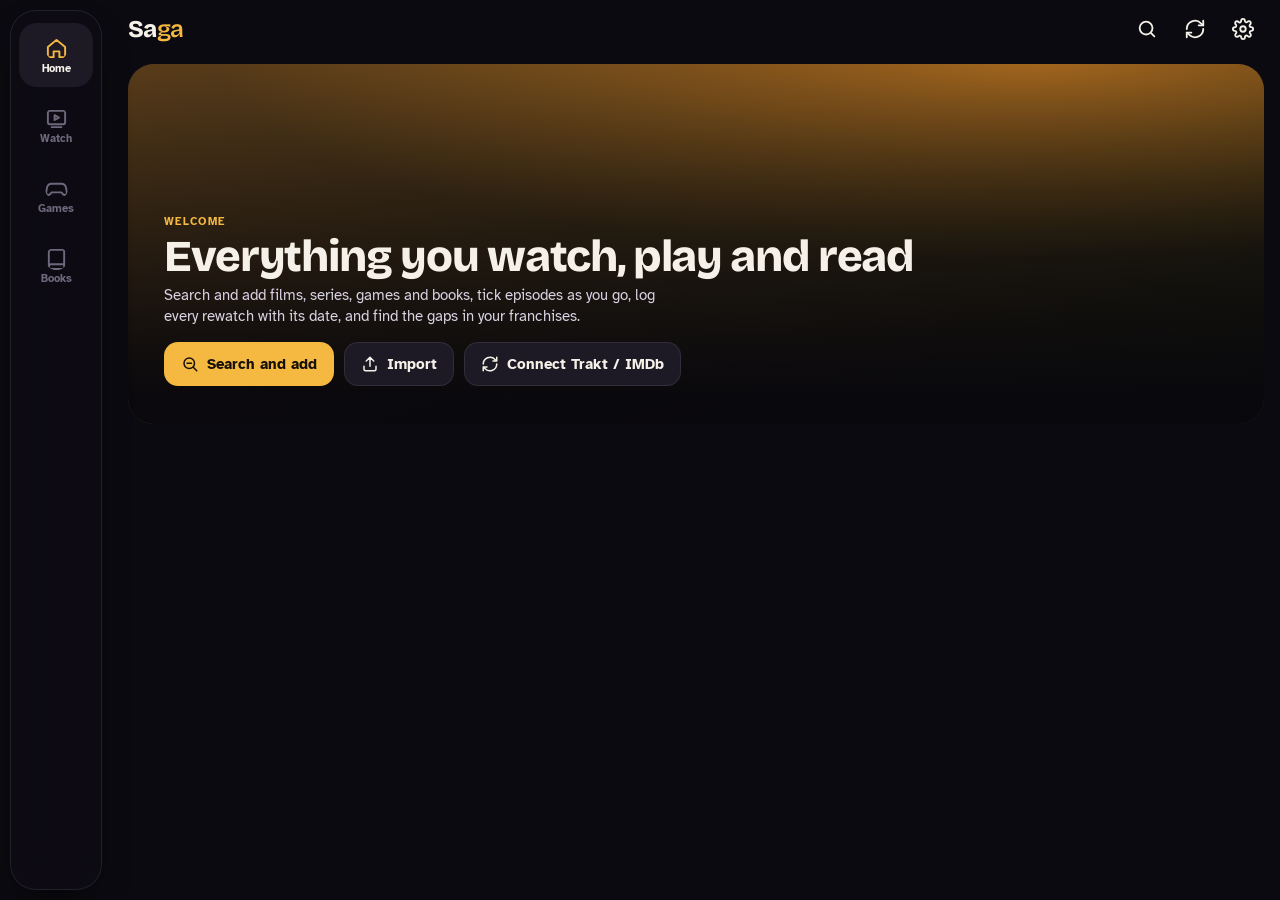
==== web/index.html @ 56c5274f "Saga 0.5.4.4: public source, tests and CI New icon, one-entry sync and canon check, Up next skips un" ====
<!doctype html>
<html lang="en">
<head>
<meta charset="utf-8">
<meta http-equiv="Content-Security-Policy" content="default-src 'self' file:; script-src 'self' file:; style-src 'self' file: 'unsafe-inline'; img-src 'self' file: https: data: blob:; font-src 'self' file: data:; connect-src 'self' https:; media-src 'self' blob: https:; object-src 'none'; base-uri 'none'; form-action 'none'; frame-src 'none'">
<meta name="viewport" content="width=device-width, initial-scale=1, viewport-fit=cover">
<meta name="color-scheme" content="dark">
<meta name="theme-color" content="#0B0A10">
<title>Saga</title>
<script src="boot.js"></script>
<link rel="stylesheet" href="shared/theme.css">
<link rel="stylesheet" href="style.css">
<link rel="stylesheet" href="saga.css">
</head>
<body data-sec="watch">
<header class="topbar">
  <h1 class="screen" id="title"><span class="wordmark">Sa<span>ga</span></span></h1>
  <button class="iconbtn" data-action="search" aria-label="Search everything"><svg viewBox="0 0 24 24" fill="none" stroke="currentColor" stroke-width="2" stroke-linecap="round"><circle cx="11" cy="11" r="7"/><path d="m20 20-3.5-3.5"/></svg></button>
  <button class="iconbtn" id="syncTop" data-action="sync" aria-label="Sync now"><svg viewBox="0 0 24 24" fill="none" stroke="currentColor" stroke-width="2" stroke-linecap="round" stroke-linejoin="round"><path d="M21 12a9 9 0 0 1-15.5 6.2L3 16"/><path d="M3 21v-5h5"/><path d="M3 12a9 9 0 0 1 15.5-6.2L21 8"/><path d="M21 3v5h-5"/></svg></button>
  <button class="iconbtn" data-action="go" data-sec="settings" aria-label="Settings"><svg viewBox="0 0 24 24" fill="none" stroke="currentColor" stroke-width="2" stroke-linecap="round" stroke-linejoin="round"><circle cx="12" cy="12" r="3"/><path d="M19.4 15a1.7 1.7 0 0 0 .3 1.8l.1.1a2 2 0 1 1-2.8 2.8l-.1-.1a1.7 1.7 0 0 0-1.8-.3 1.7 1.7 0 0 0-1 1.5V21a2 2 0 1 1-4 0v-.1a1.7 1.7 0 0 0-1.1-1.5 1.7 1.7 0 0 0-1.8.3l-.1.1a2 2 0 1 1-2.8-2.8l.1-.1a1.7 1.7 0 0 0 .3-1.8 1.7 1.7 0 0 0-1.5-1H3a2 2 0 1 1 0-4h.1a1.7 1.7 0 0 0 1.5-1.1 1.7 1.7 0 0 0-.3-1.8l-.1-.1a2 2 0 1 1 2.8-2.8l.1.1a1.7 1.7 0 0 0 1.8.3H9a1.7 1.7 0 0 0 1-1.5V3a2 2 0 1 1 4 0v.1a1.7 1.7 0 0 0 1 1.5 1.7 1.7 0 0 0 1.8-.3l.1-.1a2 2 0 1 1 2.8 2.8l-.1.1a1.7 1.7 0 0 0-.3 1.8V9a1.7 1.7 0 0 0 1.5 1H21a2 2 0 1 1 0 4h-.1a1.7 1.7 0 0 0-1.5 1z"/></svg></button>
</header>
<div class="jobbar" aria-hidden="true"><i id="jobfill"></i></div>
<main id="view" tabindex="-1"></main>
<nav class="tabs" id="tabs" aria-label="Sections"></nav>
<div class="toast" id="toast" role="status" aria-live="polite"></div>
<div id="overlay"></div>
<script src="shared/shell.js"></script><script src="shared/i18n-it.js"></script><script src="shared/i18n.js"></script>
<script src="core.js"></script><script src="extras.js"></script>
<script src="library.js"></script><script src="imports.js"></script>
<script src="books/core.js"></script><script src="games.js"></script><script src="images.js"></script><script src="dw-data.js"></script>
<script src="kit.js"></script><script src="games-ui.js"></script><script src="books-ui.js"></script><script src="timeline.js"></script>
<script src="preset.js"></script>
<script src="app.js"></script>
</body>
</html>
---- web/shared/theme.css ----
/* Shared look for the three tabs (Canon, Games, Doctor Who): fonts, the app strip and the Gemini copy-and-paste sheet. */
@font-face { font-family: "Bricolage"; font-weight: 600; font-display: swap; src: url(../fonts/bricolage-grotesque-latin-600-normal.woff2) format("woff2"); }
@font-face { font-family: "Bricolage"; font-weight: 800; font-display: swap; src: url(../fonts/bricolage-grotesque-latin-800-normal.woff2) format("woff2"); }
@font-face { font-family: "Atkinson"; font-weight: 400; font-display: swap; src: url(../fonts/atkinson-hyperlegible-latin-400-normal.woff2) format("woff2"); }
@font-face { font-family: "Atkinson"; font-weight: 700; font-display: swap; src: url(../fonts/atkinson-hyperlegible-latin-700-normal.woff2) format("woff2"); }
@font-face { font-family: "Atkinson"; font-weight: 400; font-display: swap; unicode-range: U+0100-024F, U+1E00-1EFF; src: url(../fonts/atkinson-hyperlegible-latin-ext-400-normal.woff2) format("woff2"); }
@font-face { font-family: "Atkinson"; font-weight: 700; font-display: swap; unicode-range: U+0100-024F, U+1E00-1EFF; src: url(../fonts/atkinson-hyperlegible-latin-ext-700-normal.woff2) format("woff2"); }

:root {
  --b-night: #17122A; --b-deep: #120E22; --b-shelf: #221B3B; --b-raised: #2E2650; --b-line: #3A3160;
  --b-ink: #F1ECFF; --b-muted: #A99FCB; --b-faint: #6F6596;
  --b-action: #F5B841; --b-action-ink: #2A1B00; --b-ok: #3FD3C2; --b-danger: #FF7F8E;
  --b-canon: #F5B841; --b-games: #8FA2FF; --b-dw: #3FD3C2; --b-books: #FF9FAA;
  --b-display: "Bricolage", "Roboto", system-ui, sans-serif;
  --b-body: "Atkinson", "Roboto", system-ui, sans-serif;
  --strip-h: 46px;
}

/* ---------- app strip ---------- */
#bswitch {
  position: fixed; top: 0; left: 0; right: 0; height: var(--strip-h); z-index: 30;
  display: flex; justify-content: center; padding: 6px max(8px, env(safe-area-inset-left)) 6px max(8px, env(safe-area-inset-right));
  background: var(--b-deep); border-bottom: 1px solid var(--b-line); box-sizing: border-box;
}
#bswitch .seg { display: flex; gap: 4px; width: 100%; max-width: 560px; background: var(--b-night); border-radius: 12px; padding: 3px; box-sizing: border-box; }
#bswitch a {
  flex: 1; min-width: 0; display: flex; align-items: center; justify-content: center; gap: 7px; border-radius: 9px;
  color: var(--b-muted); text-decoration: none; font: 600 14px/1 var(--b-display); letter-spacing: -0.005em;
  -webkit-tap-highlight-color: transparent; white-space: nowrap; overflow: hidden;
}
#bswitch a svg { width: 16px; height: 16px; flex: none; }
#bswitch a.on { background: var(--b-raised); color: var(--b-ink); box-shadow: 0 1px 0 rgba(255,255,255,.05) inset; }
#bswitch a.on[data-app="canon"] svg { color: var(--b-canon); }
#bswitch a.on[data-app="games"] svg { color: var(--b-games); }
#bswitch a.on[data-app="dw"] svg { color: var(--b-dw); }
#bswitch a.on[data-app="books"] svg { color: var(--b-books); }
#bswitch a .short { display: none; }
@media (max-width: 459px) { #bswitch.many a svg { display: none; } #bswitch.many a { font-size: 13px; } #bswitch.many a[data-app="dw"] .long { display: none; } #bswitch.many a[data-app="dw"] .short { display: inline; } }
#bswitch a:active { opacity: .7; }
@media (max-width: 359px) { #bswitch a svg { display: none; } #bswitch a { font-size: 13px; } }

/* ---------- Gemini copy-and-paste sheet ---------- */
.bai-scrim { position: fixed; inset: 0; z-index: 2147483600; background: rgba(10, 6, 24, .72); display: flex; align-items: flex-end; justify-content: center; }
.bai-sheet {
  width: 100%; max-width: 620px; max-height: calc(100% - var(--strip-h) - 8px); overflow-y: auto; box-sizing: border-box;
  background: var(--b-shelf); color: var(--b-ink); border-radius: 22px 22px 0 0; border: 1px solid var(--b-line); border-bottom: 0;
  padding: 10px 18px calc(18px + env(safe-area-inset-bottom)); font: 400 15px/1.45 var(--b-body);
  animation: bai-up .22s cubic-bezier(.2, .8, .2, 1);
}
@keyframes bai-up { from { transform: translateY(24px); opacity: .4; } }
.bai-sheet *, .bai-sheet *::before { box-sizing: border-box; }
.bai-grab { width: 40px; height: 4px; border-radius: 2px; background: var(--b-line); margin: 0 auto 12px; }
.bai-kicker { display: flex; align-items: center; gap: 6px; font: 700 12px/1 var(--b-body); letter-spacing: .06em; text-transform: uppercase; color: var(--b-action); }
.bai-sheet h2 { font: 600 20px/1.2 var(--b-display); margin: 6px 0 4px; letter-spacing: -0.01em; color: var(--b-ink); }
.bai-note { margin: 0 0 6px; color: var(--b-muted); font-size: 13.5px; }
.bai-note.warn { color: var(--b-action); }
.bai-steps { margin: 10px 0 14px; padding: 0; list-style: none; counter-reset: s; display: grid; gap: 8px; }
.bai-steps li { counter-increment: s; display: flex; gap: 10px; align-items: flex-start; font-size: 14px; color: var(--b-muted); }
.bai-steps li::before { content: counter(s); flex: none; width: 22px; height: 22px; border-radius: 11px; background: var(--b-raised); color: var(--b-ink); font: 700 12px/22px var(--b-body); text-align: center; }
.bai-steps li b { color: var(--b-ink); }
.bai-btn {
  min-height: 46px; padding: 0 16px; border-radius: 12px; border: 1px solid var(--b-line); background: var(--b-night); color: var(--b-ink);
  font: 700 14.5px/1 var(--b-body); display: inline-flex; align-items: center; justify-content: center; gap: 8px; cursor: pointer;
}
.bai-btn.primary { background: var(--b-action); border-color: var(--b-action); color: var(--b-action-ink); }
.bai-btn.quiet { background: transparent; border-color: transparent; color: var(--b-muted); min-height: 38px; padding: 0 10px; font-size: 13.5px; }
.bai-btn:disabled { opacity: .45; }
.bai-btn svg { width: 18px; height: 18px; }
.bai-wide { width: 100%; }
.bai-links { display: flex; flex-wrap: wrap; justify-content: center; gap: 2px; margin: 4px 0 10px; }
.bai-sheet textarea {
  width: 100%; min-height: 120px; border-radius: 12px; border: 1px solid var(--b-line); background: var(--b-night); color: var(--b-ink);
  padding: 10px 12px; font: 400 14px/1.4 var(--b-body); resize: vertical; outline: none;
}
.bai-sheet textarea:focus { border-color: var(--b-action); }
.bai-sheet textarea.bai-prompt { min-height: 140px; font: 400 12px/1.4 ui-monospace, monospace; color: var(--b-muted); margin-bottom: 10px; }
.bai-label { display: flex; align-items: center; justify-content: space-between; gap: 8px; font-size: 13px; color: var(--b-muted); margin: 4px 2px 6px; }
.bai-err { min-height: 0; color: var(--b-danger); font-size: 13.5px; margin: 8px 2px 0; }
.bai-ok { color: var(--b-ok); }
.bai-actions { display: grid; grid-template-columns: 1fr 2fr; gap: 8px; margin-top: 12px; }
.bai-meta { margin-top: 10px; text-align: center; font-size: 12px; color: var(--b-faint); }
.bai-list { display: grid; gap: 6px; margin: 10px 0; }
.bai-item { display: flex; gap: 10px; align-items: flex-start; padding: 10px 12px; border-radius: 12px; background: var(--b-night); cursor: pointer; }
.bai-item input { appearance: none; flex: none; width: 22px; height: 22px; border-radius: 7px; border: 2px solid var(--b-line); margin: 1px 0 0; display: grid; place-items: center; }
.bai-item input:checked { background: var(--b-action); border-color: var(--b-action); }
.bai-item input:checked::after { content: ""; width: 10px; height: 6px; border: solid var(--b-action-ink); border-width: 0 0 2.5px 2.5px; transform: translateY(-1px) rotate(-45deg); }
.bai-item .t { flex: 1; min-width: 0; }
.bai-item b { display: block; font-weight: 700; overflow-wrap: anywhere; }
.bai-item small { display: block; color: var(--b-muted); font-size: 12.5px; margin-top: 2px; }
.bai-tag { display: inline-block; font: 700 10.5px/1 var(--b-body); text-transform: uppercase; letter-spacing: .05em; padding: 3px 6px; border-radius: 5px; background: var(--b-raised); color: var(--b-muted); margin-right: 6px; }
.bai-tag.bad { color: var(--b-danger); } .bai-tag.ok { color: var(--b-ok); } .bai-tag.new { color: var(--b-action); }
@media (min-width: 700px) {
  .bai-scrim { align-items: center; padding: 24px; }
  .bai-sheet { border-radius: 22px; border-bottom: 1px solid var(--b-line); max-height: calc(100% - 48px); }
}
@media (prefers-reduced-motion: reduce) { .bai-sheet { animation: none; } }

/* search button at the end of the strip */
#bswitch { gap: 6px; }
#bswitch .seg { flex: 1; min-width: 0; }
#bsearch { flex: none; width: 34px; height: 34px; border: 0; border-radius: 10px; background: var(--b-night); color: var(--b-muted); display: grid; place-items: center; padding: 0; cursor: pointer; }
#bsearch svg { width: 17px; height: 17px; }
#bsearch:active { background: var(--b-raised); color: var(--b-ink); }
#bswitch a[hidden] { display: none; }
#bswitch.solo .seg { visibility: hidden; }
/* features switched off in Settings */
.nofeat-gemini [data-dwx], .nofeat-gemini .dwx, .nofeat-gemini .gcx-ai { display: none !important; }
.nofeat-subs .tag.sub, .nofeat-subs .gcx-subsec { display: none !important; }
.nofeat-gemini [data-v="vAi"], .nofeat-gemini #ePrice, .nofeat-gemini #eVerify, .nofeat-gemini #cfAi, .nofeat-gemini .gem-only { display: none !important; }
[hidden] { display: none !important; }
---- web/style.css ----
@font-face { font-family: "Bricolage"; font-weight: 600; font-display: swap; src: url(fonts/bricolage-grotesque-latin-600-normal.woff2) format("woff2"); }
@font-face { font-family: "Bricolage"; font-weight: 800; font-display: swap; src: url(fonts/bricolage-grotesque-latin-800-normal.woff2) format("woff2"); }
@font-face { font-family: "Atkinson"; font-weight: 400; font-display: swap; src: url(fonts/atkinson-hyperlegible-latin-400-normal.woff2) format("woff2"); }
@font-face { font-family: "Atkinson"; font-weight: 700; font-display: swap; src: url(fonts/atkinson-hyperlegible-latin-700-normal.woff2) format("woff2"); }
@font-face { font-family: "Atkinson"; font-weight: 400; font-display: swap; unicode-range: U+0100-024F, U+1E00-1EFF; src: url(fonts/atkinson-hyperlegible-latin-ext-400-normal.woff2) format("woff2"); }
@font-face { font-family: "Atkinson"; font-weight: 700; font-display: swap; unicode-range: U+0100-024F, U+1E00-1EFF; src: url(fonts/atkinson-hyperlegible-latin-ext-700-normal.woff2) format("woff2"); }

:root {
  --night: #17122A;
  --shelf: #221B3B;
  --raised: #2E2650;
  --line: #3A3160;
  --ink: #F1ECFF;
  --muted: #A99FCB;
  --faint: #6F6596;
  --movie: #F5B841;
  --series: #3FD3C2;
  --special: #FF7F8E;
  --game: #8FA2FF;
  --episode: #8E86AE;
  --action: #F5B841;
  --action-ink: #2A1B00;
  --danger: #FF7F8E;
  --ok: #3FD3C2;
  --display: "Bricolage", "Roboto", system-ui, sans-serif;
  --body: "Atkinson", "Roboto", system-ui, sans-serif;
  --gutter: 18px;
  --nav-h: 64px;
  --bar-h: 56px;
}

* { box-sizing: border-box; -webkit-tap-highlight-color: transparent; }
html, body { margin: 0; height: 100%; background: var(--night); color: var(--ink); font: 400 15px/1.45 var(--body); }
body { overscroll-behavior: none; }
button, input, select, textarea { font: inherit; color: inherit; }
a { color: var(--action); }

/* ---------- chrome ---------- */
.topbar {
  position: fixed; inset: 0 0 auto 0; height: var(--bar-h); z-index: 20;
  display: flex; align-items: center; gap: 12px; padding: 0 8px 0 var(--gutter);
  background: var(--night); border-bottom: 1px solid var(--line);
}
.wordmark { font: 800 21px/1 var(--display); letter-spacing: -0.02em; flex: 1; }
.wordmark span { color: var(--muted); font-weight: 600; }
.iconbtn {
  width: 44px; height: 44px; border-radius: 22px; border: 0; background: transparent;
  display: grid; place-items: center; color: var(--ink); cursor: pointer;
}
.iconbtn:active { background: var(--shelf); }
.iconbtn svg { width: 22px; height: 22px; }
.spin svg { animation: spin 1s linear infinite; }
@keyframes spin { to { transform: rotate(360deg); } }

.jobbar { position: fixed; top: var(--bar-h); left: 0; right: 0; height: 3px; z-index: 21; background: transparent; }
.jobbar i { display: block; height: 100%; width: 0; background: var(--action); transition: width .25s; }

main { padding: calc(var(--bar-h) + 6px) 0 calc(var(--nav-h) + 24px); max-width: 640px; margin: 0 auto; }

nav.tabs {
  position: fixed; inset: auto 0 0 0; height: var(--nav-h); z-index: 20;
  display: grid; grid-template-columns: repeat(5, 1fr);
  background: var(--shelf); border-top: 1px solid var(--line);
}
nav.tabs button {
  border: 0; background: transparent; color: var(--muted); display: flex; flex-direction: column;
  align-items: center; justify-content: center; gap: 2px; font-size: 12px; cursor: pointer;
}
nav.tabs button svg { width: 24px; height: 24px; padding: 2px 14px; box-sizing: content-box; border-radius: 14px; }
nav.tabs button[aria-current="page"] { color: var(--ink); }
nav.tabs button[aria-current="page"] svg { background: var(--raised); color: var(--action); }

/* ---------- type & sections ---------- */
section { padding: 18px var(--gutter) 20px; border-bottom: 1px solid var(--line); }
section:last-child { border-bottom: 0; }
h2 { font: 600 19px/1.2 var(--display); margin: 0 0 12px; letter-spacing: -0.01em; }
h3 { font: 600 16px/1.25 var(--display); margin: 0; }
.muted { color: var(--muted); }
.small { font-size: 13px; }
.row { display: flex; align-items: center; gap: 10px; }
.row.wrap { flex-wrap: wrap; }
.grow { flex: 1; min-width: 0; }
.ellipsis { overflow: hidden; text-overflow: ellipsis; white-space: nowrap; }
.stack > * + * { margin-top: 10px; }

/* ---------- buttons & inputs ---------- */
.btn {
  border: 1px solid var(--line); background: var(--shelf); border-radius: 12px; min-height: 44px;
  padding: 0 16px; display: inline-flex; align-items: center; gap: 8px; cursor: pointer; font-weight: 700;
}
.btn svg { width: 18px; height: 18px; }
.btn.primary { background: var(--action); color: var(--action-ink); border-color: var(--action); }
.btn.quiet { background: transparent; border-color: transparent; color: var(--muted); padding: 0 8px; }
.btn.danger { color: var(--danger); }
.btn:disabled { opacity: .45; }
.btn.block { width: 100%; justify-content: center; }
.btn:active:not(:disabled) { filter: brightness(1.12); }
:focus-visible { outline: 2px solid var(--action); outline-offset: 2px; }

label.field { display: block; }
label.field > span { display: block; font-size: 13px; color: var(--muted); margin: 0 0 4px 2px; }
input[type=text], input[type=password], input[type=search], select, textarea {
  width: 100%; min-height: 44px; padding: 10px 12px; border-radius: 10px;
  border: 1px solid var(--line); background: var(--night); outline: none;
}
textarea { min-height: 84px; resize: vertical; font-size: 14px; }
input:focus, select:focus, textarea:focus { border-color: var(--action); }
input[type=range] { width: 100%; accent-color: var(--action); }
.switch { display: flex; align-items: center; gap: 12px; min-height: 44px; cursor: pointer; }
.switch input { appearance: none; width: 44px; height: 26px; border-radius: 13px; background: var(--line); position: relative; flex: none; margin: 0; transition: background .2s; }
.switch input::after { content: ""; position: absolute; top: 3px; left: 3px; width: 20px; height: 20px; border-radius: 10px; background: var(--ink); transition: transform .2s; }
.switch input:checked { background: var(--action); }
.switch input:checked::after { transform: translateX(18px); background: var(--action-ink); }

.chips { display: flex; gap: 8px; overflow-x: auto; scrollbar-width: none; padding-bottom: 2px; }
.chips::-webkit-scrollbar { display: none; }
.chip {
  flex: none; border: 1px solid var(--line); border-radius: 18px; padding: 0 14px; min-height: 36px;
  background: transparent; color: var(--muted); cursor: pointer; font-size: 14px;
}
.chip[aria-pressed="true"] { background: var(--raised); color: var(--ink); border-color: var(--muted); }

/* medium marker */
.med { display: inline-flex; align-items: center; gap: 6px; font-size: 12.5px; color: var(--muted); white-space: nowrap; }
.med::before { content: ""; width: 8px; height: 8px; border-radius: 2px; background: currentColor; }
.med.movie { color: var(--movie); } .med.series { color: var(--series); } .med.special { color: var(--special); }
.med.game { color: var(--game); } .med.episode { color: var(--episode); }

/* ---------- canon strip (signature) ---------- */
.strip { display: flex; flex-wrap: wrap; gap: 3px; margin-top: 8px; }
.strip i { width: 9px; height: 14px; border-radius: 2px; border: 1.5px solid currentColor; opacity: .55; }
.strip i.on { background: currentColor; opacity: 1; }
.strip i.ls { opacity: 1; background: repeating-linear-gradient(135deg, currentColor 0 2px, transparent 2px 4.5px); }
.strip i.movie { color: var(--movie); } .strip i.series { color: var(--series); }
.strip i.special { color: var(--special); } .strip i.game { color: var(--game); }
.strip i.nx { opacity: 1; box-shadow: 0 0 0 2px var(--night), 0 0 0 3.5px var(--ink); }
.strip em { font-style: normal; font-size: 12px; color: var(--muted); align-self: center; margin-left: 4px; }
.strip.big i { width: 12px; height: 20px; border-radius: 3px; }

/* ---------- home ---------- */
.next { padding: 22px var(--gutter) 22px; background: var(--shelf); border-bottom: 1px solid var(--line); }
.next .kicker { color: var(--muted); font-size: 14px; }
.next h1 { font: 800 31px/1.08 var(--display); letter-spacing: -0.025em; margin: 6px 0 10px; overflow-wrap: anywhere; }
.next .meta { display: flex; flex-wrap: wrap; gap: 6px 14px; align-items: center; color: var(--muted); font-size: 14px; }
.next .actions { display: flex; gap: 10px; margin-top: 16px; flex-wrap: wrap; }
.empty h1 { font: 800 28px/1.1 var(--display); margin: 0 0 10px; letter-spacing: -0.02em; }
.steps { margin: 14px 0 18px; padding: 0; list-style: none; counter-reset: s; }
.steps li { counter-increment: s; display: flex; gap: 12px; padding: 8px 0; }
.steps li::before { content: counter(s); font: 800 15px/24px var(--display); width: 26px; height: 26px; flex: none; border-radius: 13px; background: var(--raised); text-align: center; color: var(--action); }

.queue { list-style: none; margin: 0; padding: 0; }
.queue li { display: flex; gap: 12px; align-items: center; padding: 10px 0; border-top: 1px solid var(--line); cursor: pointer; }
.queue li:first-child { border-top: 0; }
.queue .when { font: 600 13.5px/1.2 var(--display); color: var(--movie); text-align: right; white-space: nowrap; }
.queue .pct { font: 800 15px/1 var(--display); width: 44px; text-align: right; color: var(--muted); }

.completion { display: flex; align-items: baseline; gap: 10px; }
.completion b { font: 800 34px/1 var(--display); letter-spacing: -0.02em; }
.meter { height: 8px; border-radius: 4px; background: var(--raised); overflow: hidden; margin-top: 10px; }
.meter i { display: block; height: 100%; background: var(--ok); border-radius: 4px; }
.meter.two { display: flex; }
.meter.two i { border-radius: 0; }
.meter.two i.ls { background: repeating-linear-gradient(135deg, var(--ok) 0 3px, transparent 3px 6px); }
.legend { display: flex; flex-wrap: wrap; gap: 4px 16px; margin-top: 10px; color: var(--muted); }
.legend span { display: inline-flex; align-items: center; gap: 6px; }
.legend .k { width: 12px; height: 12px; border-radius: 3px; border: 1.5px solid var(--ok); display: inline-block; }
.legend .k.seen { background: var(--ok); }
.legend .k.ls { background: repeating-linear-gradient(135deg, var(--ok) 0 2px, transparent 2px 4.5px); }
.yearhead { font: 800 22px/1 var(--display); color: var(--muted); margin: 20px 0 4px; letter-spacing: -0.01em; }
.yearhead:first-of-type { margin-top: 10px; }
.yearhead.upcoming { color: var(--movie); }
.tag { flex: none; font: 700 11.5px/1 var(--body); color: var(--night); background: var(--action); border-radius: 6px; padding: 4px 7px; }
.counts { display: grid; grid-template-columns: repeat(3, 1fr); gap: 14px 8px; margin-top: 16px; }
.counts div b { display: block; font: 800 22px/1.1 var(--display); }
.counts div span { font-size: 13px; color: var(--muted); }

pre.report { white-space: pre-wrap; font: 13px/1.5 var(--body); background: var(--night); border: 1px solid var(--line); border-radius: 10px; padding: 10px 12px; margin: 10px 0 0; max-height: 220px; overflow: auto; }
pre.report .fail { color: var(--danger); }
pre.report .okl { color: var(--ok); }

/* ---------- lists ---------- */
.fr { border-top: 1px solid var(--line); }
.fr:first-child { border-top: 0; }
.fr > button.head { width: 100%; text-align: left; background: transparent; border: 0; padding: 14px 0 14px; cursor: pointer; }
.fr .count { font: 800 15px/1 var(--display); color: var(--muted); white-space: nowrap; }
.fr .body { padding: 0 0 14px; }
.item { display: flex; gap: 10px; align-items: center; padding: 8px 0; }
.item + .item { border-top: 1px dashed var(--line); }
.item .t { cursor: pointer; }
.item .t b { font-weight: 700; }
.item .sub { display: flex; gap: 10px; flex-wrap: wrap; align-items: center; margin-top: 2px; }
.item .origin { font-size: 12px; color: var(--faint); }
.seen { width: 40px; height: 40px; border-radius: 20px; border: 1.5px solid var(--line); background: transparent; display: grid; place-items: center; cursor: pointer; flex: none; color: var(--muted); }
.seen svg { width: 18px; height: 18px; }
.seen:active { background: var(--ok); color: var(--night); border-color: var(--ok); }
.seen.nc { width: 36px; height: 36px; border-color: transparent; color: var(--faint); }
.seen.nc:active { background: var(--danger); color: var(--night); border-color: var(--danger); }

.plain { list-style: none; margin: 0; padding: 0; }
.plain li { padding: 10px 0; border-top: 1px solid var(--line); }
.plain li:first-child { border-top: 0; }

/* ---------- stats ---------- */
.bars { display: grid; grid-template-columns: minmax(64px, auto) 1fr auto; gap: 7px 10px; align-items: center; font-size: 13.5px; }
.bars .track { height: 10px; border-radius: 5px; background: var(--raised); overflow: hidden; }
.bars .track i { display: block; height: 100%; border-radius: 5px; }
.bars .v { color: var(--muted); text-align: right; font-variant-numeric: tabular-nums; min-width: 34px; }
.bignum { display: flex; align-items: baseline; gap: 10px; margin-bottom: 12px; }
.bignum b { font: 800 40px/1 var(--display); letter-spacing: -0.02em; }
.decades { display: flex; align-items: flex-end; gap: 6px; height: 120px; }
.decades div { flex: 1; display: flex; flex-direction: column; align-items: center; justify-content: flex-end; height: 100%; gap: 4px; min-width: 0; }
.decades i { width: 100%; background: var(--series); border-radius: 4px 4px 0 0; min-height: 2px; }
.decades span { font-size: 11px; color: var(--muted); }

/* ---------- overlays ---------- */
.toast {
  position: fixed; left: 12px; right: 12px; bottom: calc(var(--nav-h) + 12px); z-index: 40;
  background: var(--ink); color: var(--night); border-radius: 12px; padding: 12px 16px; font-weight: 700;
  transform: translateY(20px); opacity: 0; transition: transform .2s, opacity .2s; pointer-events: none; max-width: 600px; margin: 0 auto;
}
.toast.show { transform: none; opacity: 1; }
.scrim { position: fixed; inset: 0; background: rgba(10, 6, 24, .7); z-index: 50; display: grid; place-items: center; padding: 24px; }
.dialog { background: var(--shelf); border: 1px solid var(--line); border-radius: 18px; padding: 20px; max-width: 420px; width: 100%; }
.dialog h3 { font-size: 19px; margin-bottom: 8px; }
.dialog .actions { display: flex; justify-content: flex-end; gap: 8px; margin-top: 18px; }

@media (prefers-reduced-motion: reduce) {
  *, *::before, *::after { transition: none !important; animation: none !important; }
}

/* ================= 1.9 visual refresh ================= */
:root { --card: #211A3A; --card-hi: #2A2249; --radius: 20px; }
main { padding-left: 0; padding-right: 0; }
main > section {
  margin: 12px 12px 0; padding: 18px 16px; background: var(--card); border: 0; border-radius: var(--radius);
}
main > section:last-child { margin-bottom: 12px; border-bottom: 0; }
main > section.row { padding: 12px 16px; }
h2 { font-size: 17px; margin-bottom: 10px; }
.sechead { display: flex; align-items: center; justify-content: space-between; gap: 12px; margin-bottom: 10px; }
.sechead h2 { margin: 0; }

/* hero */
.hero {
  background: radial-gradient(120% 140% at 100% 0%, rgba(245, 184, 65, .16), transparent 55%), var(--card-hi) !important;
}
.hero .kicker { color: var(--muted); font-size: 13.5px; }
.hero h1 { font: 800 27px/1.1 var(--display); letter-spacing: -0.02em; margin: 4px 0 8px; overflow-wrap: anywhere; }
.hero .meta { display: flex; flex-wrap: wrap; gap: 6px 12px; align-items: center; color: var(--muted); font-size: 14px; }
.hero .actions { display: flex; gap: 10px; margin-top: 16px; }
.hero .actions .btn.primary { flex: 1; justify-content: center; }
.herorow { display: flex; gap: 14px; align-items: flex-end; }
.hero.empty h1 { font-size: 26px; }

/* posters */
.thumb { width: 44px; height: 66px; flex: none; border-radius: 8px; object-fit: cover; background: var(--raised); }
.thumb.big { width: 92px; height: 138px; border-radius: 12px; box-shadow: 0 10px 30px rgba(0, 0, 0, .35); }
.thumb.ph { display: grid; place-items: center; font: 800 15px/1 var(--display); color: var(--night); letter-spacing: -0.02em; }
.thumb.ph.big { font-size: 28px; }
.thumb.ph.movie { background: linear-gradient(160deg, #F7C964, #C98A1A); }
.thumb.ph.series { background: linear-gradient(160deg, #6BE3D5, #1E9C8E); }
.thumb.ph.special { background: linear-gradient(160deg, #FF9FAA, #C84F60); }
.thumb.ph.game { background: linear-gradient(160deg, #B3C0FF, #5A6BD8); }
.thumb.ph.episode { background: linear-gradient(160deg, #B0A9CC, #6F6596); }

/* rows */
.item { display: flex; gap: 12px; align-items: center; padding: 8px 0; cursor: pointer; border: 0 !important; }
.item + .item { border-top: 0; }
.item .body { min-width: 0; }
.item .ttl { display: flex; gap: 8px; align-items: center; min-width: 0; }
.item .ttl b { font-weight: 700; overflow: hidden; text-overflow: ellipsis; white-space: nowrap; }
.item .sub { display: flex; gap: 8px; align-items: center; margin-top: 3px; font-size: 13px; min-width: 0; }
.item:active { opacity: .7; }
.pct { font: 800 14px/1 var(--display); color: var(--muted); }
.seen { width: 38px; height: 38px; }
.seen.hidebtn { border-color: transparent; color: var(--faint); }
.seen.hidebtn:active { background: var(--raised); color: var(--ink); border-color: var(--raised); }
.dayhead { font: 700 14px/1 var(--body); color: var(--action); margin: 18px 0 4px; }
.dayhead:first-of-type { margin-top: 4px; }
.yearhead { font-size: 18px; }

/* franchise groups */
.fr { border-top: 1px solid var(--line); }
.fr:first-of-type { border-top: 0; }
.frbody { padding: 0 0 12px; }

/* sync report */
details.report { margin-top: 10px; }
details.report summary { cursor: pointer; color: var(--muted); font-size: 13.5px; list-style: none; }
details.report summary::before { content: "▸ "; }
details.report[open] summary::before { content: "▾ "; }

/* action sheet */
.scrim.bottom { place-items: end center; padding: 0; }
.sheet {
  width: 100%; max-width: 640px; background: var(--card-hi); border-radius: 22px 22px 0 0; padding: 18px 16px 22px;
  animation: sheetIn .18s ease-out;
}
@keyframes sheetIn { from { transform: translateY(30px); opacity: 0; } to { transform: none; opacity: 1; } }
.sheethead { display: flex; gap: 14px; align-items: flex-end; margin-bottom: 14px; }
.sheethead h3 { font-size: 19px; margin: 0 0 6px; }
.sheethead p { margin: 6px 0 0; }
.sheetbtn {
  display: flex; align-items: center; gap: 12px; width: 100%; min-height: 50px; padding: 0 6px; border: 0;
  background: transparent; color: var(--ink); font-weight: 700; text-align: left; cursor: pointer; border-radius: 12px;
}
.sheetbtn svg { width: 20px; height: 20px; color: var(--muted); }
.sheetbtn:active { background: var(--raised); }

/* inputs on cards */
input[type=text], input[type=password], input[type=search], select, textarea { background: var(--night); }
.chip { background: var(--night); }
.chip[aria-pressed="true"] { background: var(--action); color: var(--action-ink); border-color: var(--action); }
.counts { grid-template-columns: repeat(3, 1fr); }

/* 2.2: details, streaming badges, rating chips */
.pbadge { font: 700 11.5px/1 var(--body); color: var(--ink); background: var(--raised); border-radius: 6px; padding: 4px 7px; white-space: nowrap; }
.rchip { font-size: 12.5px; background: var(--night); border: 1px solid var(--line); border-radius: 8px; padding: 3px 8px; white-space: nowrap; }
.rchip small { color: var(--faint); }
.rchip.none { color: var(--faint); border-style: dashed; }
.details { margin: 0 0 8px; }
.details h4 { font: 600 15px/1.2 var(--display); margin: 14px 0 6px; }
.dates { display: grid; grid-template-columns: repeat(auto-fit, minmax(110px, 1fr)); gap: 8px; }
.dates div { background: var(--night); border-radius: 12px; padding: 8px 10px; display: flex; flex-direction: column; gap: 2px; font-size: 12.5px; }
.dates b { font: 700 14px/1.2 var(--display); }
.offer { display: flex; align-items: center; gap: 10px; padding: 7px 10px; border-radius: 10px; }
.offer + .offer { margin-top: 2px; }
.offer.pref { background: rgba(245, 184, 65, .12); }
.offer .res { font: 800 11.5px/1 var(--display); background: var(--ink); color: var(--night); border-radius: 5px; padding: 3px 6px; }
.offer .res.unk { background: transparent; color: var(--faint); border: 1px solid var(--line); }
.sheet { max-height: 88vh; overflow-y: auto; }

/* ================= 3.1: shared strip, Gemini app tools, adaptive layout ================= */
:root { --strip-h: 46px; --rail-w: 0px; }
.topbar { top: var(--strip-h); }
.jobbar { top: calc(var(--strip-h) + var(--bar-h)); }
main { padding-top: calc(var(--strip-h) + var(--bar-h) + 6px); }
.scrim.bottom .sheet { max-height: calc(100% - var(--strip-h) - 8px); }
.sechead h2 { display: flex; align-items: center; gap: 8px; }
.sechead h2 svg { width: 18px; height: 18px; color: var(--action); }

.tools { display: grid; gap: 8px; }
.tool {
  display: flex; align-items: center; gap: 12px; width: 100%; min-height: 64px; padding: 10px 12px; text-align: left; cursor: pointer;
  background: var(--night); border: 1px solid var(--line); border-radius: 14px; color: var(--ink);
}
.tool b { display: block; font-weight: 700; }
.tool small { display: block; color: var(--muted); font-size: 12.5px; margin-top: 2px; }
.tool > svg { width: 18px; height: 18px; color: var(--faint); flex: none; }
.tool-ic { width: 38px; height: 38px; border-radius: 12px; display: grid; place-items: center; background: var(--raised); color: var(--action); flex: none; }
.tool-ic svg { width: 19px; height: 19px; }
.tool:disabled { opacity: .5; }
.tool:active:not(:disabled) { background: var(--raised); }
.callout { margin-top: 12px; padding: 12px 14px; border-radius: 14px; background: rgba(255, 127, 142, .1); border: 1px solid rgba(255, 127, 142, .35); display: grid; gap: 6px; }
.callout b { color: var(--danger); }
.btn.small { min-height: 36px; padding: 0 12px; font-size: 13.5px; }

/* --- adaptive: very narrow screens (folded cover screen in split view, small phones) --- */
@media (max-width: 359px) {
  :root { --gutter: 12px; }
  main > section { margin: 10px 8px 0; padding: 14px 12px; }
  nav.tabs button { font-size: 11px; }
  nav.tabs button svg { padding: 2px 8px; }
  .hero h1 { font-size: 23px; }
  .thumb.big { width: 76px; height: 114px; }
}

/* --- adaptive: wide screens (unfolded inner screen, tablets) and short landscape phones: navigation rail --- */
@media (min-width: 720px), (orientation: landscape) and (max-height: 540px) {
  :root { --rail-w: 92px; }
  nav.tabs {
    inset: calc(var(--strip-h) + var(--bar-h)) auto 0 0; width: var(--rail-w); height: auto; z-index: 19;
    display: flex; flex-direction: column; justify-content: flex-start; gap: 6px; padding: 12px 0;
    border-top: 0; border-right: 1px solid var(--line); background: var(--night); overflow-y: auto;
  }
  nav.tabs button { min-height: 62px; flex: none; }
  .topbar { padding-left: calc((var(--rail-w) - 44px) / 2 + 4px); }
  .jobbar { left: var(--rail-w); }
  main { margin-left: var(--rail-w); max-width: none; padding-bottom: 24px; }
  .toast { left: calc(var(--rail-w) + 12px); bottom: 16px; }
}
@media (orientation: landscape) and (max-height: 540px) {
  :root { --bar-h: 48px; --strip-h: 42px; }
  nav.tabs { padding-top: 4px; gap: 0; }
  nav.tabs button { min-height: 52px; }
  nav.tabs button span { font-size: 11px; }
}

/* cards flow into columns when there is room */
@media (min-width: 720px) {
  main { display: grid; grid-template-columns: repeat(auto-fill, minmax(min(100%, 340px), 1fr)); align-items: start; gap: 14px; padding-left: 14px; padding-right: 14px; }
  main > section, main > section:last-child { margin: 0; }
  main > .hero, main > section:has(#missingList), main > section:has(.list-wide),
  main[data-tab="upcoming"] > section, main[data-tab="stats"] > section:has(.cmplist) { grid-column: 1 / -1; }
  main[data-tab="upcoming"] > section { max-width: none; }
  .hero h1 { font-size: 32px; }
  .scrim.bottom { place-items: center; padding: 24px; }
  .scrim.bottom .sheet { border-radius: 22px; max-height: calc(100% - 48px); max-width: 680px; }
}
@media (min-width: 1100px) {
  main { grid-template-columns: repeat(auto-fill, minmax(420px, 1fr)); padding-left: 22px; padding-right: 22px; }
  #missingList, main[data-tab="upcoming"] .daylist { columns: 2 380px; column-gap: 28px; }
  #missingList .item, #missingList .fr, #missingList h3 { break-inside: avoid; }
}

/* 3.2: multiverse steps, worldwide streaming */
.tool.step .tool-ic b { font: 800 16px/1 var(--display); color: var(--action); }
.tool.step.done .tool-ic { background: rgba(63, 211, 194, .16); color: var(--ok); }
.mvlist { margin-top: 10px; border-radius: 14px; background: var(--night); padding: 4px 12px; max-height: 360px; overflow-y: auto; }
.mvrow { display: flex; align-items: center; gap: 10px; padding: 8px 0; }
.mvrow + .mvrow { border-top: 1px solid var(--line); }
.mvrow b { display: block; font-weight: 700; } .mvrow small { display: block; color: var(--muted); font-size: 12.5px; }
.pbadge.vpn { background: transparent; border: 1px dashed var(--line); color: var(--muted); }
.vsvc { padding: 8px 10px; border-radius: 12px; background: var(--night); margin-top: 6px; }
.vsvc.pref { box-shadow: inset 3px 0 0 var(--action); }
.ccs { display: flex; flex-wrap: wrap; gap: 4px; margin-top: 6px; }
.cc { font-size: 12px; padding: 3px 7px; border-radius: 7px; background: var(--shelf); white-space: nowrap; }
.cc i { font-style: normal; font: 800 10.5px/1 var(--display); background: var(--ink); color: var(--night); border-radius: 4px; padding: 2px 4px; margin-left: 2px; }
.cc.more { color: var(--muted); }

/* 3.3: long lists only lay out and paint the rows on screen */
#missingList .item, #cmpList .item, main[data-tab="upcoming"] .item { content-visibility: auto; contain-intrinsic-size: auto 64px; }

/* 4.0: other tabs' rows, search sheet */
.xic { width: 46px; height: 46px; border-radius: 12px; display: grid; place-items: center; background: var(--raised); flex: none; }
.xic svg { width: 22px; height: 22px; fill: none; stroke: currentColor; stroke-width: 1.8; stroke-linecap: round; stroke-linejoin: round; }
.xic.games { color: #8FA2FF; } .xic.dw { color: var(--ok); } .xic.canon { color: var(--action); }
.ell { overflow: hidden; text-overflow: ellipsis; white-space: nowrap; min-width: 0; }
.item[data-action="xopen"], .item[data-action="sres"] { cursor: pointer; }
.item[data-action="xopen"] > svg, .item[data-action="sres"] > svg { width: 18px; height: 18px; color: var(--faint); flex: none; }
.searchsheet { min-height: 70vh; }
.switch small { font-size: 12.5px; margin-top: 2px; }

/* ---- 4.2: your library */
.libsearch form { gap: 8px; }
.libsearch input[type=search] { min-width: 0; }
.stars { display: inline-flex; gap: 2px; }
.stars button { background: none; border: 0; padding: 4px 2px; font-size: 24px; line-height: 1; color: var(--line); cursor: pointer; }
.stars button.on { color: var(--action); }
.stars button.half { background: linear-gradient(90deg, var(--action) 50%, var(--line) 50%); -webkit-background-clip: text; background-clip: text; color: transparent; }
.seg2 { display: grid; grid-template-columns: repeat(4, 1fr); gap: 4px; background: var(--night); border-radius: 12px; padding: 3px; }
.seg2 button { min-height: 40px; border: 0; border-radius: 9px; background: transparent; color: var(--muted); font: 700 13px/1.1 var(--body); cursor: pointer; padding: 0 4px; }
.seg2 button[aria-pressed="true"] { background: var(--action); color: var(--action-ink); }
.nextbox { display: flex; align-items: center; gap: 12px; padding: 12px 14px; border-radius: 16px; background: var(--raised); margin: 8px 0 12px; }
.nextbox .kicker { font: 700 11.5px/1 var(--body); letter-spacing: .06em; text-transform: uppercase; color: var(--action); margin-bottom: 4px; }
.libsheet h4 { margin: 14px 0 6px; font: 600 16px/1.2 var(--display); }
.logrow { display: flex; align-items: center; gap: 8px; min-height: 36px; border-bottom: 1px solid var(--line); font-size: 14px; }
.libsheet input[type=date], .gcx-play input[type=date] { background: var(--night); color: var(--ink); border: 1px solid var(--line); border-radius: 12px; padding: 9px 10px; font: inherit; color-scheme: dark; }
details.season { border: 1px solid var(--line); border-radius: 14px; padding: 4px 12px; margin: 6px 0; }
details.season > summary { display: flex; align-items: center; gap: 8px; min-height: 42px; cursor: pointer; list-style: none; }
details.season > summary::-webkit-details-marker { display: none; }
details.season[open] > summary { border-bottom: 1px solid var(--line); }
.ep { display: flex; align-items: center; gap: 10px; padding: 6px 0; border-bottom: 1px solid color-mix(in srgb, var(--line) 50%, transparent); }
.ep:last-child { border-bottom: 0; }
.ep.fut { opacity: .55; }
.epck { flex: none; width: 34px; height: 34px; border-radius: 50%; border: 2px solid var(--line); background: transparent; color: transparent; display: grid; place-items: center; cursor: pointer; padding: 0; }
.epck svg { width: 18px; height: 18px; }
.ep.on .epck { background: var(--ok); border-color: var(--ok); color: var(--night); }
.epck:disabled { cursor: default; }
.xic.canon { color: var(--action); }
@media (max-width: 380px) { .hide-narrow { display: none; } nav.tabs button span { font-size: 10.5px; } }
.item > svg { width: 18px; height: 18px; flex: none; color: var(--faint); }
---- web/saga.css ----
/* Saga 5 design system: poster-first and cinematic. Loaded after style.css: it retunes the shared tokens (so every
   older screen follows) and adds the new shell, posters, rails, heroes and sheets. One accent per section. */
:root {
  --night: #0B0A10; --deep: #07060B; --shelf: #14121B; --raised: #1D1A26; --raised2: #272333; --line: rgba(255,255,255,.085);
  --ink: #F5F1E8; --muted: #ABA4B7; --faint: #6F687C;
  --movie: #F5B841; --series: #3FD3C2; --special: #FF7F8E; --game: #8FA2FF; --episode: #8E86AE;
  --watch: #F5B841; --games: #8FA2FF; --books: #FF9FAA; --timeline: #3FD3C2;
  --action: var(--accent, #F5B841); --action-ink: #17110A; --ok: #3FD3C2; --danger: #FF7F8E;
  --accent: var(--watch);
  --r-card: 14px; --r-sheet: 26px; --gutter: 16px; --nav-h: 66px; --bar-h: 58px; --rail-w: 92px;
  --glass: rgba(14,12,20,.72);
  --shadow: 0 18px 40px -18px rgba(0,0,0,.8);
  --b-night: var(--night); --b-deep: var(--deep); --b-shelf: var(--shelf); --b-raised: var(--raised); --b-line: var(--line); --b-ink: var(--ink); --b-muted: var(--muted); --b-faint: var(--faint);
}
body[data-sec="games"] { --accent: var(--games); --action-ink: #0D1030; }
body[data-sec="books"] { --accent: var(--books); --action-ink: #2D0C12; }
body[data-sec="timeline"] { --accent: var(--timeline); --action-ink: #062421; }
html { background: var(--night); }
body { background: var(--night); color: var(--ink); margin: 0; padding: 0; overscroll-behavior-y: contain; }
body::before { /* soft accent glow behind the top of every screen */
  content: ""; position: fixed; inset: 0 0 auto 0; height: 46vh; z-index: -1; pointer-events: none;
  background: radial-gradient(120% 70% at 20% -10%, color-mix(in srgb, var(--accent) 16%, transparent), transparent 70%);
}
#bswitch { display: none !important; } /* the old cross-app strip: one app now */

/* ---------- top bar ---------- */
.topbar {
  position: sticky; top: 0; z-index: 20; height: var(--bar-h); display: flex; align-items: center; gap: 6px;
  padding: env(safe-area-inset-top) max(var(--gutter), env(safe-area-inset-right)) 0 max(var(--gutter), env(safe-area-inset-left));
  background: linear-gradient(var(--night) 40%, transparent); border: 0; box-sizing: content-box;
}
.topbar h1.screen { flex: 1; min-width: 0; margin: 0; font: 800 26px/1.05 var(--display); letter-spacing: -.02em; white-space: nowrap; overflow: hidden; text-overflow: ellipsis; }
.topbar .wordmark { font: 800 24px/1 var(--display); letter-spacing: -.03em; }
.topbar .wordmark span { color: var(--accent); }
.iconbtn { width: 42px; height: 42px; border-radius: 50%; display: grid; place-items: center; background: transparent; border: 0; color: var(--ink); cursor: pointer; flex: none; }
.iconbtn:active { background: var(--raised); }
.iconbtn .dot { position: absolute; width: 8px; height: 8px; border-radius: 50%; background: var(--danger); transform: translate(10px, -10px); }
.jobbar { position: sticky; top: calc(var(--bar-h) + env(safe-area-inset-top)); z-index: 21; height: 2px; }
.jobbar i { background: var(--accent); }

/* ---------- main + navigation ---------- */
main#view { padding: 4px max(var(--gutter), env(safe-area-inset-right)) calc(var(--nav-h) + 28px + env(safe-area-inset-bottom)) max(var(--gutter), env(safe-area-inset-left)); max-width: 1180px; margin: 0 auto; box-sizing: border-box; }
nav.tabs, nav#tabs {
  position: fixed; left: 10px; right: 10px; bottom: calc(10px + env(safe-area-inset-bottom)); height: var(--nav-h); z-index: 25;
  display: flex; align-items: stretch; justify-content: space-around; gap: 2px; padding: 6px;
  background: var(--glass); backdrop-filter: blur(22px) saturate(1.4); -webkit-backdrop-filter: blur(22px) saturate(1.4);
  border: 1px solid var(--line); border-radius: 24px; box-shadow: var(--shadow); max-width: 640px; margin: 0 auto; box-sizing: border-box;
}
nav#tabs button { flex: 1; min-width: 0; border: 0; background: transparent; color: var(--faint); border-radius: 18px; display: flex; flex-direction: column; align-items: center; justify-content: center; gap: 3px; font: 700 11px/1 var(--body); cursor: pointer; padding: 0; }
nav#tabs button svg { width: 23px; height: 23px; padding: 0; background: none !important; }
nav#tabs button[aria-current="page"] { color: var(--ink); background: var(--raised); }
nav#tabs button[aria-current="page"] svg { color: var(--btn-accent, var(--accent)); }
nav#tabs button[data-sec="watch"] { --btn-accent: var(--watch); } nav#tabs button[data-sec="games"] { --btn-accent: var(--games); }
nav#tabs button[data-sec="books"] { --btn-accent: var(--books); } nav#tabs button[data-sec="timeline"] { --btn-accent: var(--timeline); }

/* sub navigation inside a section (Watch: Library · Upcoming · Canon · Stats) */
.subnav { display: flex; gap: 6px; overflow-x: auto; scrollbar-width: none; margin: 2px 0 14px; padding: 2px 0; }
.subnav::-webkit-scrollbar { display: none; }
.subnav button { flex: none; height: 38px; padding: 0 16px; border-radius: 19px; border: 1px solid var(--line); background: transparent; color: var(--muted); font: 700 14px/1 var(--body); cursor: pointer; }
.subnav button[aria-current="page"] { background: var(--ink); color: var(--night); border-color: var(--ink); }

/* ---------- typography + sections ---------- */
section { background: none; border: 0; padding: 0; margin: 0 0 26px; border-radius: 0; }
section.card, .card { background: var(--shelf); border: 1px solid var(--line); border-radius: 20px; padding: 16px; }
h2, .h2 { font: 800 21px/1.15 var(--display); letter-spacing: -.015em; margin: 0 0 12px; }
.sechead { display: flex; align-items: center; gap: 10px; margin: 0 0 12px; }
.sechead h2 { flex: 1; margin: 0; }
.sechead .count { color: var(--faint); font: 700 13px/1 var(--body); }
.kicker { font: 800 11px/1 var(--body); letter-spacing: .12em; text-transform: uppercase; color: var(--accent); }
.muted { color: var(--muted); } .faint { color: var(--faint); }
.btn { border-radius: 14px; min-height: 44px; font: 700 15px/1 var(--body); background: var(--raised); color: var(--ink); border: 1px solid var(--line); }
.btn.primary { background: var(--accent); color: var(--action-ink); border-color: transparent; }
.btn.quiet { background: transparent; border-color: transparent; color: var(--muted); }
.btn.ghost { background: transparent; }
.btn.small { min-height: 34px; padding: 0 12px; font-size: 13px; border-radius: 11px; }
input, select, textarea { background: var(--shelf); color: var(--ink); border: 1px solid var(--line); border-radius: 14px; }
input:focus, select:focus, textarea:focus { outline: 2px solid color-mix(in srgb, var(--accent) 60%, transparent); outline-offset: 1px; }
.chip { border-radius: 18px; background: transparent; border: 1px solid var(--line); color: var(--muted); }
.chip[aria-pressed="true"] { background: var(--accent); color: var(--action-ink); border-color: transparent; }
.chip[aria-pressed="true"] .muted { color: inherit; opacity: .7; }

/* ---------- posters ---------- */
.poster { position: relative; display: block; aspect-ratio: 2 / 3; border-radius: var(--r-card); overflow: hidden; background: var(--raised); isolation: isolate; cursor: pointer; border: 0; padding: 0; color: var(--ink); text-align: left; width: 100%; }
.poster img { position: absolute; inset: 0; width: 100%; height: 100%; object-fit: cover; }
.poster.wide { aspect-ratio: 16 / 9; }
.poster.square { aspect-ratio: 1; }
.poster .gen { position: absolute; inset: 0; display: flex; flex-direction: column; justify-content: flex-end; padding: 12px 11px; box-sizing: border-box;
  background: radial-gradient(130% 90% at 100% 0%, hsl(var(--h, 260) 70% 55% / .55), transparent 60%), linear-gradient(160deg, hsl(var(--h, 260) 45% 22%), hsl(calc(var(--h, 260) + 40) 40% 9%)); }
.poster .gen b { font: 800 clamp(14px, 4.2vw, 18px)/1.05 var(--display); letter-spacing: -.02em; display: -webkit-box; -webkit-line-clamp: 4; -webkit-box-orient: vertical; overflow: hidden; text-wrap: balance; }
.poster .gen small { font: 700 10px/1.2 var(--body); letter-spacing: .1em; text-transform: uppercase; opacity: .7; margin-top: 6px; }
.poster::after { content: ""; position: absolute; inset: 0; border-radius: inherit; box-shadow: inset 0 0 0 1px rgba(255,255,255,.07); pointer-events: none; z-index: 2; }
.poster .badge { position: absolute; z-index: 3; top: 7px; left: 7px; padding: 4px 7px; border-radius: 8px; background: rgba(8,7,12,.78); backdrop-filter: blur(6px); font: 800 10.5px/1 var(--body); color: var(--ink); letter-spacing: .02em; }
.poster .badge.r { left: auto; right: 7px; }
.poster .badge.acc { background: var(--accent); color: var(--action-ink); }
.poster .bar { position: absolute; z-index: 3; left: 8px; right: 8px; bottom: 8px; height: 4px; border-radius: 2px; background: rgba(255,255,255,.18); overflow: hidden; }
.poster .bar i { display: block; height: 100%; background: var(--accent); border-radius: 2px; }
.poster .done { position: absolute; z-index: 3; right: 7px; bottom: 7px; width: 24px; height: 24px; border-radius: 50%; background: var(--ok); color: #062421; display: grid; place-items: center; }
.poster .done svg { width: 15px; height: 15px; }
.tile { min-width: 0; }
.tile .cap { margin-top: 7px; font: 700 13px/1.25 var(--body); display: -webkit-box; -webkit-line-clamp: 2; -webkit-box-orient: vertical; overflow: hidden; }
.tile .cap2 { font: 400 12px/1.3 var(--body); color: var(--muted); white-space: nowrap; overflow: hidden; text-overflow: ellipsis; margin-top: 2px; }
.grid { display: grid; grid-template-columns: repeat(auto-fill, minmax(104px, 1fr)); gap: 16px 12px; }
@media (min-width: 600px) { .grid { grid-template-columns: repeat(auto-fill, minmax(136px, 1fr)); gap: 20px 14px; } }
.rail { display: grid; grid-auto-flow: column; grid-auto-columns: 118px; gap: 12px; overflow-x: auto; scroll-snap-type: x mandatory; scrollbar-width: none;
  margin: 0 calc(-1 * max(var(--gutter), env(safe-area-inset-left))); padding: 0 max(var(--gutter), env(safe-area-inset-left)) 4px; scroll-padding: 0 var(--gutter); }
.rail::-webkit-scrollbar { display: none; }
.rail > * { scroll-snap-align: start; }
.rail.wide { grid-auto-columns: 250px; }
@media (min-width: 600px) { .rail { grid-auto-columns: 140px; } .rail.wide { grid-auto-columns: 300px; } }

/* ---------- hero (Home, title pages) ---------- */
.hero2 { position: relative; border-radius: 26px; overflow: hidden; min-height: 300px; display: flex; align-items: flex-end; margin: 0 0 24px; background: var(--raised); isolation: isolate; }
.hero2 .bg { position: absolute; inset: 0; z-index: -2; background-size: cover; background-position: center 25%; filter: saturate(1.1); }
.hero2 .bg.gen { background: radial-gradient(120% 90% at 80% 0%, hsl(var(--h, 30) 80% 55% / .6), transparent 60%), linear-gradient(160deg, hsl(var(--h, 30) 50% 24%), hsl(calc(var(--h, 30) + 40) 40% 8%)); }
.hero2::before { content: ""; position: absolute; inset: 0; z-index: -1; background: linear-gradient(to top, rgba(8,7,12,.96) 8%, rgba(8,7,12,.55) 50%, rgba(8,7,12,.05)); }
.hero2 .in { padding: 20px; width: 100%; box-sizing: border-box; }
.hero2 h1 { font: 800 clamp(28px, 8vw, 44px)/1 var(--display); letter-spacing: -.03em; margin: 8px 0 6px; text-wrap: balance; }
.hero2 p { margin: 0 0 14px; color: #D8D2E2; max-width: 52ch; }
.hero2 .row { gap: 10px; }
.hero2 .side { position: absolute; right: 18px; top: 18px; width: 92px; border-radius: 12px; box-shadow: var(--shadow); }
@media (min-width: 700px) { .hero2 { min-height: 360px; } .hero2 .side { width: 140px; } }

/* ---------- lists ---------- */
.item { border-radius: 16px; padding: 10px; margin: 0 -10px; border: 0; background: transparent; }
.item:active { background: var(--raised); }
.item + .item { border-top: 0; }
.thumb, .cover { border-radius: 10px; }
.listcard { background: var(--shelf); border: 1px solid var(--line); border-radius: 20px; padding: 6px 14px; }
.listcard .item { margin: 0 -8px; }
.stat3 { display: grid; grid-template-columns: repeat(3, 1fr); gap: 10px; }
.stat3 > div { background: var(--shelf); border: 1px solid var(--line); border-radius: 18px; padding: 14px 12px; }
.stat3 b { display: block; font: 800 26px/1 var(--display); letter-spacing: -.02em; }
.stat3 span { font-size: 12px; color: var(--muted); }
.toolbar { display: flex; gap: 8px; align-items: center; margin: 0 0 14px; }
.toolbar input[type=search] { flex: 1; min-width: 0; height: 46px; padding: 0 14px; border-radius: 23px; }
.toolbar select { height: 46px; border-radius: 23px; padding: 0 12px; }
.empty2 { text-align: center; padding: 40px 18px; border: 1px dashed var(--line); border-radius: 24px; }
.empty2 h2 { font-size: 24px; margin-bottom: 8px; }
.empty2 p { color: var(--muted); max-width: 44ch; margin: 0 auto 16px; }

/* ---------- sheets: bottom sheet on the phone, side panel when unfolded ---------- */
.scrim { background: rgba(4,3,8,.62); backdrop-filter: blur(4px); -webkit-backdrop-filter: blur(4px); }
.sheet { background: var(--shelf); border-radius: var(--r-sheet) var(--r-sheet) 0 0; border: 1px solid var(--line); border-bottom: 0; }
.sheet .cover-hero { margin: -18px -18px 14px; height: 210px; position: relative; overflow: hidden; border-radius: var(--r-sheet) var(--r-sheet) 0 0; }
.sheet .cover-hero .bg { position: absolute; inset: -20px; background-size: cover; background-position: center; filter: blur(22px) saturate(1.3) brightness(.7); transform: scale(1.1); }
.sheet .cover-hero::after { content: ""; position: absolute; inset: 0; background: linear-gradient(to top, var(--shelf), transparent 70%); }
.sheet .cover-hero .poster { position: absolute; z-index: 2; left: 18px; bottom: 0; width: 104px; box-shadow: var(--shadow); }
.sheet .cover-hero .t { position: absolute; z-index: 2; left: 136px; right: 16px; bottom: 6px; }
.sheet .cover-hero h3 { font: 800 22px/1.08 var(--display); letter-spacing: -.02em; margin: 0 0 4px; }
@media (min-width: 840px) {
  .scrim.bottom { align-items: stretch; justify-content: flex-end; }
  .scrim.bottom .sheet { width: min(480px, 46vw); max-height: none; height: 100%; border-radius: var(--r-sheet) 0 0 var(--r-sheet); border-bottom: 1px solid var(--line); animation: slidein .22s ease-out; }
  .scrim.bottom .sheet .cover-hero { border-radius: var(--r-sheet) 0 0 0; }
}
@keyframes slidein { from { transform: translateX(30px); opacity: .4; } to { transform: none; opacity: 1; } }
.toast { border-radius: 16px; background: var(--ink); color: var(--night); font-weight: 700; bottom: calc(var(--nav-h) + 22px + env(safe-area-inset-bottom)); }

/* ---------- sync screen ---------- */
.srcrow { display: flex; align-items: center; gap: 12px; padding: 12px 0; border-bottom: 1px solid var(--line); }
.srcrow:last-child { border-bottom: 0; }
.srcrow .st { width: 12px; height: 12px; border-radius: 50%; flex: none; background: var(--faint); }
.srcrow .st.ok { background: var(--ok); } .srcrow .st.fail { background: var(--danger); } .srcrow .st.part { background: var(--watch); } .srcrow .st.run { background: var(--accent); animation: pulse 1s infinite; }
@keyframes pulse { 50% { opacity: .3; } }
pre.log { white-space: pre-wrap; word-break: break-word; font: 12px/1.45 ui-monospace, monospace; color: var(--muted); max-height: 320px; overflow: auto; background: var(--deep); border-radius: 14px; padding: 12px; }

/* ---------- year in review / timeline ---------- */
.bigstat { font: 800 clamp(44px, 14vw, 72px)/.95 var(--display); letter-spacing: -.04em; }
.months { display: grid; grid-template-columns: repeat(12, 1fr); gap: 4px; align-items: end; height: 120px; }
.months i { display: block; background: var(--accent); border-radius: 4px 4px 2px 2px; min-height: 2px; }
.months span { font-size: 10px; color: var(--faint); text-align: center; }
.tl { position: relative; padding-left: 26px; }
.tl::before { content: ""; position: absolute; left: 8px; top: 6px; bottom: 6px; width: 2px; background: var(--line); }
.tl .tli { position: relative; padding: 9px 0; display: flex; gap: 10px; align-items: center; cursor: pointer; }
.tl .tli::before { content: ""; position: absolute; left: -23px; top: 50%; width: 12px; height: 12px; margin-top: -6px; border-radius: 50%; background: var(--night); border: 2px solid var(--tc, var(--faint)); }
.tl .tli.on::before { background: var(--tc, var(--ok)); }
.tl .tli .tc { font: 800 10px/1 var(--body); letter-spacing: .08em; text-transform: uppercase; color: var(--tc, var(--muted)); }

/* ---------- unfolded: navigation rail on the left ---------- */
@media (min-width: 840px) {
  nav#tabs { left: calc(10px + env(safe-area-inset-left)); right: auto; top: 10px; bottom: 10px; width: var(--rail-w); height: auto; flex-direction: column; justify-content: flex-start; padding: 12px 8px; gap: 6px; max-width: none; margin: 0; border-radius: 26px; }
  nav#tabs button { flex: none; height: 64px; }
  .topbar, main#view, .jobbar { margin-left: calc(var(--rail-w) + 20px); }
  main#view { padding-bottom: 40px; }
  .toast { bottom: 24px; }
  .rail { margin: 0; padding: 0 0 4px; }
}

/* the older screens (Canon, Upcoming, Stats, Settings) keep their cards, in the new colours; the poster screens don't use cards */
:root { --card: #14121B; --card-hi: #1D1A26; }
#view:is([data-tab="home"],[data-tab="games"],[data-tab="books"],[data-tab="library"],[data-tab="timeline"],[data-tab="year"],[data-tab="mv"]) { display: block !important; }
#view:is([data-tab="home"],[data-tab="games"],[data-tab="books"],[data-tab="library"],[data-tab="timeline"],[data-tab="year"],[data-tab="mv"]) > section:not(.card):not(.hero2) { background: none; border: 0; padding: 0; margin: 0 0 28px; box-shadow: none; border-radius: 0; }
#view > section.card { margin: 0 0 22px; }
.toolbar select { flex: none; width: auto; max-width: 40%; min-width: 0; }
.toolbar input[type=search] { min-width: 120px; width: auto; }
.toolbar { flex-wrap: wrap; }
@media (max-width: 420px) { .toolbar:has(> select) input[type=search] { flex: 1 1 100%; } .toolbar:has(> select) select { flex: 1 1 0; max-width: none; } .toolbar > .iconbtn, .toolbar > .btn { flex: none; } }

/* 5.3 Settings: groups and search */
.setsearch { width: 100%; box-sizing: border-box; height: 46px; border-radius: 23px; border: 1px solid var(--line); background: var(--shelf); color: var(--ink); padding: 0 18px; font: 500 15px/1 var(--body); margin: 2px 0 16px; }
.setsearch:focus { outline: none; border-color: var(--action); }
.setlist { display: flex; flex-direction: column; background: var(--shelf); border: 1px solid var(--line); border-radius: var(--r-card); overflow: hidden; }
.setrow { display: flex; align-items: center; gap: 14px; width: 100%; padding: 14px 16px; background: transparent; border: 0; border-bottom: 1px solid var(--line); color: var(--ink); text-align: left; font: inherit; cursor: pointer; min-height: 64px; }
.setrow:last-child { border-bottom: 0; }
.setrow:active { background: var(--raised); }
.setrow b { display: block; font-size: 15px; }
.setrow small { display: block; color: var(--muted); font-size: 12.5px; margin-top: 3px; line-height: 1.35; }
.setrow > svg { width: 18px; height: 18px; color: var(--faint); flex: none; }
.seticon { width: 38px; height: 38px; border-radius: 12px; background: var(--raised); display: grid; place-items: center; flex: none; color: var(--action); }
.seticon svg { width: 20px; height: 20px; }

/* 5.4 */
.toast .undo { margin-left: 14px; border: 0; background: transparent; color: #8a5a00; font: 800 14px/1 var(--body); text-transform: uppercase; letter-spacing: .04em; padding: 6px 4px; cursor: pointer; pointer-events: auto; }
.toast.show { pointer-events: auto; }
.errlog { max-height: 320px; overflow: auto; border: 1px solid var(--line); border-radius: 12px; padding: 4px 12px; font-size: 12.5px; }
.errlog > div { padding: 8px 0; border-bottom: 1px solid var(--line); word-break: break-word; }
.errlog > div:last-child { border-bottom: 0; }
.errlog small { display: block; color: var(--muted); margin-bottom: 2px; }
.tagrow { display: flex; flex-wrap: wrap; gap: 6px; align-items: center; }
.tagchip { display: inline-flex; align-items: center; gap: 4px; height: 28px; padding: 0 10px; border-radius: 14px; border: 1px solid var(--line); background: var(--raised); color: var(--ink); font: 600 12.5px/1 var(--body); cursor: pointer; }
.tagchip[aria-pressed="true"] { background: var(--action); color: var(--action-ink); border-color: transparent; }

.eprate { border: 1px solid var(--line); background: transparent; color: var(--faint); border-radius: 12px; height: 28px; min-width: 34px; padding: 0 8px; font: 700 12.5px/1 var(--body); cursor: pointer; flex: none; }
.eprate.has { color: var(--action); border-color: var(--action); }
.eppick { display: flex; gap: 4px; margin: 2px 0 8px 44px; flex-wrap: wrap; }
.eppick button { width: 30px; height: 30px; border-radius: 10px; border: 1px solid var(--line); background: var(--raised); color: var(--ink); font: 700 13px/1 var(--body); cursor: pointer; }
.eppick button[aria-pressed="true"] { background: var(--action); color: var(--action-ink); border-color: transparent; }

/* ---- 0.5.4.2 themes (Settings › Language, tabs and region › Look) */
html[data-theme="amoled"] { --night: #000; --deep: #000; --shelf: #0B0B0E; --raised: #16151B; --raised2: #201E27; --line: rgba(255,255,255,.09); --glass: rgba(0,0,0,.8); --card: #0B0B0E; --card-hi: #16151B; }
html[data-theme="slate"] { --night: #10151C; --deep: #0B1016; --shelf: #18202A; --raised: #222C38; --raised2: #2C3846; --line: rgba(200,220,255,.1); --ink: #EEF3F8; --muted: #A3B0BF; --faint: #6C7988; --glass: rgba(14,20,28,.78); --card: #18202A; --card-hi: #222C38; }
html[data-theme="light"] { --night: #F5F2EC; --deep: #ECE7DE; --shelf: #FFFFFF; --raised: #F0EBE3; --raised2: #E4DDD2; --line: rgba(30,20,10,.12); --ink: #1B1720; --muted: #5C5566; --faint: #8A8394;
  --movie: #A86A00; --series: #0B8577; --special: #C23A4E; --game: #4A58CF; --episode: #6B6290; --watch: #A86A00; --games: #4A58CF; --books: #B23B52; --timeline: #0B8577;
  --glass: rgba(255,255,255,.86); --shadow: 0 16px 36px -20px rgba(40,30,20,.45); --card: #FFFFFF; --card-hi: #F0EBE3; --action-ink: #FFFFFF; color-scheme: light; }
html[data-theme="light"] body[data-sec] { --action-ink: #FFFFFF; }
html[data-theme="light"] .poster::after { box-shadow: inset 0 0 0 1px rgba(0,0,0,.08); }
html[data-theme="sepia"] { --night: #1E1913; --deep: #17130E; --shelf: #28211A; --raised: #332A21; --raised2: #3E342A; --line: rgba(255,230,200,.1); --ink: #F3E9DA; --muted: #BFAE98; --faint: #85766A; --glass: rgba(30,25,19,.8); --card: #28211A; --card-hi: #332A21; }
html[data-accent="amber"] body[data-sec] { --accent: #F5B841; --action-ink: #17110A; }
html[data-accent="teal"] body[data-sec] { --accent: #3FD3C2; --action-ink: #062421; }
html[data-accent="rose"] body[data-sec] { --accent: #FF8FA3; --action-ink: #2D0C12; }
html[data-accent="violet"] body[data-sec] { --accent: #A98BFF; --action-ink: #160B33; }
html[data-accent="green"] body[data-sec] { --accent: #6FD67F; --action-ink: #082210; }
html[data-accent="blue"] body[data-sec] { --accent: #6FB2FF; --action-ink: #061A33; }
html[data-theme="light"][data-accent] body[data-sec] { --action-ink: #FFFFFF; }
html[data-theme="light"][data-accent="amber"] body[data-sec] { --accent: #A86A00; } html[data-theme="light"][data-accent="teal"] body[data-sec] { --accent: #0B8577; }
html[data-theme="light"][data-accent="rose"] body[data-sec] { --accent: #C23A4E; } html[data-theme="light"][data-accent="violet"] body[data-sec] { --accent: #6A4FD6; }
html[data-theme="light"][data-accent="green"] body[data-sec] { --accent: #2E8B3E; } html[data-theme="light"][data-accent="blue"] body[data-sec] { --accent: #2B6CC4; }
html[data-text="large"] { font-size: 112%; } html[data-text="large"] body { font-size: 112%; }
.whatsnew li { margin: 6px 0; line-height: 1.45; }
.themepick { display: grid; grid-template-columns: repeat(auto-fill, minmax(92px, 1fr)); gap: 8px; }
.themepick button { height: 64px; border-radius: 14px; border: 2px solid var(--line); cursor: pointer; font: 700 12.5px/1.2 var(--body); display: flex; align-items: flex-end; padding: 8px; }
.themepick button[aria-pressed="true"] { border-color: var(--action); }
/* text over artwork stays light on every theme */
.hero2, .poster .gen, .poster .badge:not(.acc), .sheethero, .cover-hero { --ink: #F5F1E8; --muted: #D8D2E2; color: #F5F1E8; }
html[data-theme="light"] .hero2 .btn:not(.primary) { background: rgba(255,255,255,.92); color: #1B1720; }
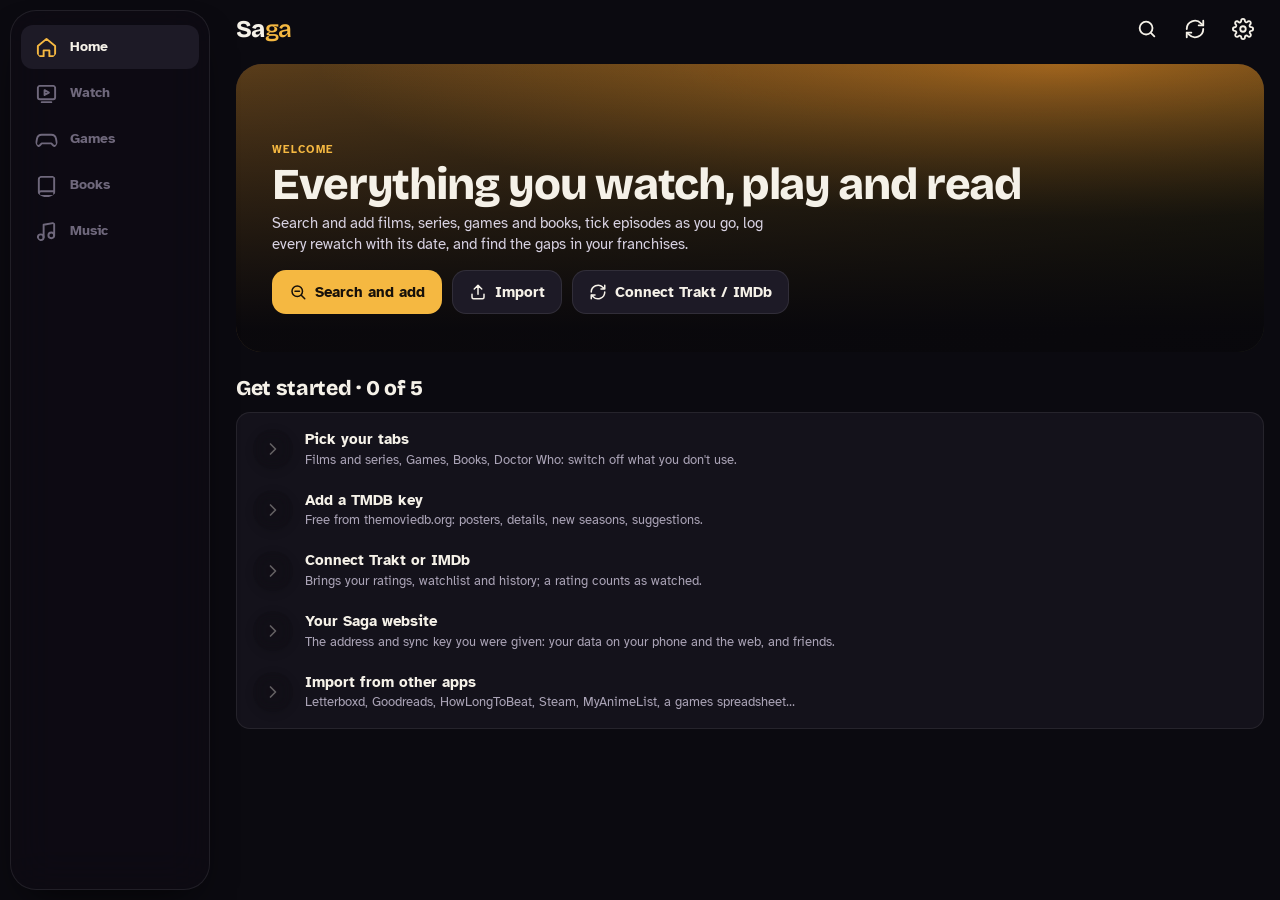
==== commit 279236b5: "0.6.9.5: signed screen updates without an APK, Music section (Last.fm + Spotify), per-title sync fro" ====
--- a/web/index.html
+++ b/web/index.html
@@ -26,9 +26,9 @@
 <div id="overlay"></div>
 <script src="shared/shell.js"></script><script src="shared/i18n-it.js"></script><script src="shared/i18n.js"></script>
 <script src="core.js"></script><script src="extras.js"></script>
-<script src="library.js"></script><script src="imports.js"></script>
+<script src="library.js"></script><script src="activity.js"></script><script src="imports.js"></script>
 <script src="books/core.js"></script><script src="games.js"></script><script src="images.js"></script><script src="dw-data.js"></script>
-<script src="kit.js"></script><script src="games-ui.js"></script><script src="books-ui.js"></script><script src="timeline.js"></script>
+<script src="kit.js"></script><script src="games-ui.js"></script><script src="books-ui.js"></script><script src="timeline.js"></script><script src="music.js"></script>
 <script src="preset.js"></script>
 <script src="app.js"></script>
 </body>
--- a/web/saga.css
+++ b/web/saga.css
@@ -82,6 +82,11 @@
 /* ---------- posters ---------- */
 .poster { position: relative; display: block; aspect-ratio: 2 / 3; border-radius: var(--r-card); overflow: hidden; background: var(--raised); isolation: isolate; cursor: pointer; border: 0; padding: 0; color: var(--ink); text-align: left; width: 100%; }
 .poster img { position: absolute; inset: 0; width: 100%; height: 100%; object-fit: cover; }
+/* 0.6.3: pictures fade in once loaded (and show anyway after 1.5 s, in case the load was missed) */
+.poster img { opacity: 0; transition: opacity .28s ease-out; animation: imgshow 0s 1.5s forwards; }
+.poster img.in { opacity: 1; animation: none; }
+@keyframes imgshow { to { opacity: 1; } }
+@media (prefers-reduced-motion: reduce) { .poster img { opacity: 1; transition: none; animation: none; } }
 .poster.wide { aspect-ratio: 16 / 9; }
 .poster.square { aspect-ratio: 1; }
 .poster .gen { position: absolute; inset: 0; display: flex; flex-direction: column; justify-content: flex-end; padding: 12px 11px; box-sizing: border-box;
@@ -141,7 +146,7 @@
 /* ---------- sheets: bottom sheet on the phone, side panel when unfolded ---------- */
 .scrim { background: rgba(4,3,8,.62); backdrop-filter: blur(4px); -webkit-backdrop-filter: blur(4px); }
 .sheet { background: var(--shelf); border-radius: var(--r-sheet) var(--r-sheet) 0 0; border: 1px solid var(--line); border-bottom: 0; }
-.sheet .cover-hero { margin: -18px -18px 14px; height: 210px; position: relative; overflow: hidden; border-radius: var(--r-sheet) var(--r-sheet) 0 0; }
+.sheet .cover-hero { margin: -18px -16px 14px; height: 210px; position: relative; overflow: hidden; border-radius: var(--r-sheet) var(--r-sheet) 0 0; }
 .sheet .cover-hero .bg { position: absolute; inset: -20px; background-size: cover; background-position: center; filter: blur(22px) saturate(1.3) brightness(.7); transform: scale(1.1); }
 .sheet .cover-hero::after { content: ""; position: absolute; inset: 0; background: linear-gradient(to top, var(--shelf), transparent 70%); }
 .sheet .cover-hero .poster { position: absolute; z-index: 2; left: 18px; bottom: 0; width: 104px; box-shadow: var(--shadow); }
@@ -175,8 +180,9 @@
 .tl .tli.on::before { background: var(--tc, var(--ok)); }
 .tl .tli .tc { font: 800 10px/1 var(--body); letter-spacing: .08em; text-transform: uppercase; color: var(--tc, var(--muted)); }
 
-/* ---------- unfolded: navigation rail on the left ---------- */
-@media (min-width: 840px) {
+/* ---------- unfolded: navigation rail on the left (0.5.9: from 680 px, the Fold's inner screen; between 720 and 840 px
+   an older rule and this one used to mix and left a single floating button) ---------- */
+@media (min-width: 680px) {
   nav#tabs { left: calc(10px + env(safe-area-inset-left)); right: auto; top: 10px; bottom: 10px; width: var(--rail-w); height: auto; flex-direction: column; justify-content: flex-start; padding: 12px 8px; gap: 6px; max-width: none; margin: 0; border-radius: 26px; }
   nav#tabs button { flex: none; height: 64px; }
   .topbar, main#view, .jobbar { margin-left: calc(var(--rail-w) + 20px); }
@@ -252,3 +258,103 @@
 /* text over artwork stays light on every theme */
 .hero2, .poster .gen, .poster .badge:not(.acc), .sheethero, .cover-hero { --ink: #F5F1E8; --muted: #D8D2E2; color: #F5F1E8; }
 html[data-theme="light"] .hero2 .btn:not(.primary) { background: rgba(255,255,255,.92); color: #1B1720; }
+
+/* ---------- 0.5.9: polish and every screen size ---------- */
+/* status chips stay on one line and scroll sideways instead of stacking */
+.chips { flex-wrap: nowrap; }
+.chips > * { flex: none; }
+/* the section switcher and the top bar float over the content, slightly see-through */
+.subnav { position: sticky; top: 0; z-index: 6; margin-left: calc(-1 * var(--gutter)); margin-right: calc(-1 * var(--gutter)); padding: 8px var(--gutter);
+  background: color-mix(in srgb, var(--night) 82%, transparent); -webkit-backdrop-filter: blur(16px) saturate(140%); backdrop-filter: blur(16px) saturate(140%); }
+.card, .listcard, .nextbox { border: 1px solid color-mix(in srgb, var(--ink) 8%, transparent); border-radius: 14px; }
+.item { transition: background-color .15s ease; }
+@media (hover: hover) { .item[data-action]:hover, .item [data-action]:hover { background: color-mix(in srgb, var(--ink) 4%, transparent); } }
+.poster img { transition: opacity .25s ease; }
+.pbadge { -webkit-backdrop-filter: blur(8px); backdrop-filter: blur(8px); }
+/* unfolded inner screen and tablets */
+@media (min-width: 680px) and (max-width: 1023px) {
+  main#view { max-width: 980px; }
+  .listcard:has(> .item:nth-child(6)) { display: grid; grid-template-columns: repeat(auto-fill, minmax(320px, 1fr)); column-gap: 14px; }
+  .grid { grid-template-columns: repeat(auto-fill, minmax(136px, 1fr)); gap: 14px; }
+}
+/* desktop and wide monitors: a navigation rail with names, wider drawers, stats in columns */
+@media (min-width: 1024px) {
+  :root { --rail-w: 200px; }
+  nav#tabs { width: 200px; padding: 18px 10px; gap: 4px; }
+  nav#tabs button { flex-direction: row; justify-content: flex-start; gap: 12px; height: 48px; padding: 0 14px; }
+  nav#tabs button span { font-size: 14px; }
+  main#view { max-width: 1440px; }
+  /* 0.6.1: on wide PC screens the page sits in the middle of the space right of the rail, top bar included
+     (it used to stick to the rail and leave an empty strip on the right, with the top-bar buttons far from the content) */
+  .topbar, main#view, .jobbar { box-sizing: border-box; max-width: 1440px; margin-left: calc(var(--rail-w) + 20px + max(0px, (100vw - var(--rail-w) - 20px - 1440px) / 2)); margin-right: auto; }
+  .scrim.bottom .sheet { width: min(600px, 44vw); }
+  .statgrid, .ustats { display: grid; grid-template-columns: repeat(auto-fit, minmax(340px, 1fr)); gap: 16px; }
+  .listcard:has(> .item:nth-child(8)) { display: grid; grid-template-columns: repeat(auto-fill, minmax(340px, 1fr)); column-gap: 16px; }
+}
+/* small stat strips at the top of a screen */
+.sstrip { display: flex; gap: 8px; overflow-x: auto; scrollbar-width: none; margin: 0 0 12px; }
+.sstrip::-webkit-scrollbar { display: none; }
+.sstrip > div { flex: none; padding: 8px 12px; border-radius: 12px; background: var(--card, var(--shelf)); border: 1px solid color-mix(in srgb, var(--ink) 8%, transparent); }
+.sstrip b { display: block; font: 800 18px/1.1 var(--display); }
+.sstrip span { font-size: 11.5px; color: var(--muted); }
+.hist { display: grid; grid-template-columns: repeat(10, 1fr); gap: 4px; align-items: end; height: 90px; }
+.hist i { display: block; background: var(--accent); border-radius: 4px 4px 2px 2px; min-height: 2px; }
+.histl { display: grid; grid-template-columns: repeat(10, 1fr); gap: 4px; font-size: 10px; color: var(--faint); text-align: center; }
+.tchip { display: inline-flex; align-items: center; gap: 6px; padding: 5px 10px; border-radius: 999px; border: 1px solid var(--line); font-size: 12.5px; white-space: nowrap; background: transparent; color: inherit; }
+.tchip i { width: 9px; height: 9px; border-radius: 50%; background: var(--tc, var(--muted)); }
+.tchip[aria-pressed="true"] { border-color: var(--tc, var(--ink)); background: color-mix(in srgb, var(--tc, var(--ink)) 14%, transparent); }
+.minibar { height: 6px; border-radius: 3px; background: var(--line); overflow: hidden; }
+.minibar > i { display: block; height: 100%; background: var(--accent); }
+/* 0.6.1: the Watched button on Continue posters */
+.tile { position: relative; }
+.tilecheck { position: absolute; right: 8px; top: 8px; width: 40px; height: 40px; border-radius: 50%; border: 0; display: grid; place-items: center; z-index: 2;
+  background: color-mix(in srgb, var(--night) 70%, transparent); color: var(--ink); -webkit-backdrop-filter: blur(8px); backdrop-filter: blur(8px); box-shadow: 0 2px 10px rgb(0 0 0 / .35); }
+.tilecheck svg { width: 20px; height: 20px; }
+.tilecheck:active { transform: scale(.92); background: var(--accent); color: var(--night); }
+/* 0.6.1: Doctor Who: hold the grip to drag, hold the entry to delete */
+.tl .tli { position: relative; transition: transform .15s ease; -webkit-user-select: none; user-select: none; -webkit-touch-callout: none; }
+.tl .tli.dragging { transition: none; z-index: 5; box-shadow: 0 10px 30px rgb(0 0 0 / .45); background: var(--card, var(--shelf)); }
+.tl .tli.holding { animation: tlhold .65s linear; }
+@keyframes tlhold { from { background: transparent; } to { background: color-mix(in srgb, #e5484d 22%, transparent); } }
+.tlgrip { flex: none; padding: 10px 6px 10px 12px; margin-left: 4px; color: var(--faint); font-size: 18px; letter-spacing: -3px; touch-action: none; cursor: grab; }
+
+/* 0.6.2: people in the details, the poster picker */
+.plink { color: inherit; text-decoration: underline; text-decoration-color: color-mix(in srgb, currentColor 40%, transparent); text-underline-offset: 2px; }
+.plink:hover { color: var(--accent, #c9a7ff); }
+.postpick { display: grid; grid-template-columns: repeat(auto-fill, minmax(84px, 1fr)); gap: 8px; margin: 6px 0 10px; }
+.postpick button { padding: 0; border: 2px solid transparent; border-radius: 10px; overflow: hidden; background: none; aspect-ratio: 2 / 3; cursor: pointer; }
+.postpick button[aria-pressed="true"] { border-color: var(--accent, #c9a7ff); }
+.postpick img { width: 100%; height: 100%; object-fit: cover; display: block; }
+/* 0.6.5: a source that keeps failing */
+.nextbox.warnbox { border-color: color-mix(in srgb, #f0883e 55%, transparent); background: color-mix(in srgb, #f0883e 10%, var(--card, transparent)); }
+
+/* 0.6.8: nothing may make the page or a sheet scroll sideways (rails and chip rows scroll inside themselves).
+   clip, not hidden, so sticky headers keep working. */
+html, body { overflow-x: clip; max-width: 100%; }
+.sheet { overflow-x: hidden; }
+img, video, svg { max-width: 100%; }
+/* 0.6.9.5: posters in the universe (canon) list; entries not out yet are dimmed */
+.uposter { flex: none; width: 40px; height: 60px; border-radius: 6px; overflow: hidden; background: var(--line); display: grid; place-items: center; cursor: pointer; }
+.uposter img { width: 100%; height: 100%; object-fit: cover; opacity: 0; transition: opacity .25s; }
+.uposter img.in, .uposter img[complete] { opacity: 1; }
+.uposter i { font-style: normal; font-weight: 600; color: var(--muted); }
+.item.soon { opacity: .6; }
+/* 0.6.9.5: Music: day and hour bars, square covers */
+.mbars { display: flex; align-items: flex-end; gap: 3px; height: 110px; padding: 6px 0 18px; }
+.mbars .mb { flex: 1; height: 100%; position: relative; display: flex; align-items: flex-end; }
+.mbars .mb i { display: block; width: 100%; min-height: 2px; border-radius: 3px 3px 0 0; background: var(--acc, var(--accent, #c9a2ff)); opacity: .85; }
+.mbars .mb small { position: absolute; bottom: -16px; left: 50%; transform: translateX(-50%); font-size: 10px; color: var(--muted); white-space: nowrap; }
+.uposter.sq { height: 40px; border-radius: 6px; }
+.uposter.sq i { width: 100%; height: 100%; display: grid; place-items: center; color: #fff; }
+body[data-sec="music"] { --acc: #1db954; }
+/* 0.6.9.5: website and wide screens, tidier: a compact navigation rail, a shorter Home hero, filter chips that wrap
+   instead of running off the right edge, and lists in two columns */
+@media (min-width: 1024px) {
+  nav#tabs { gap: 2px; padding-top: 14px; }
+  nav#tabs button { min-height: 0; height: 44px; border-radius: 12px; }
+  .hero2 { min-height: 0 !important; height: clamp(260px, 32vh, 360px); }
+  .chips, .subnav { flex-wrap: wrap; overflow-x: visible; }
+  .grid { grid-template-columns: repeat(auto-fill, minmax(150px, 1fr)); }
+  .rail { grid-auto-columns: 150px; }
+  .listcard:has(> .item:nth-child(6)) { display: grid; grid-template-columns: repeat(auto-fill, minmax(380px, 1fr)); column-gap: 16px; }
+}
